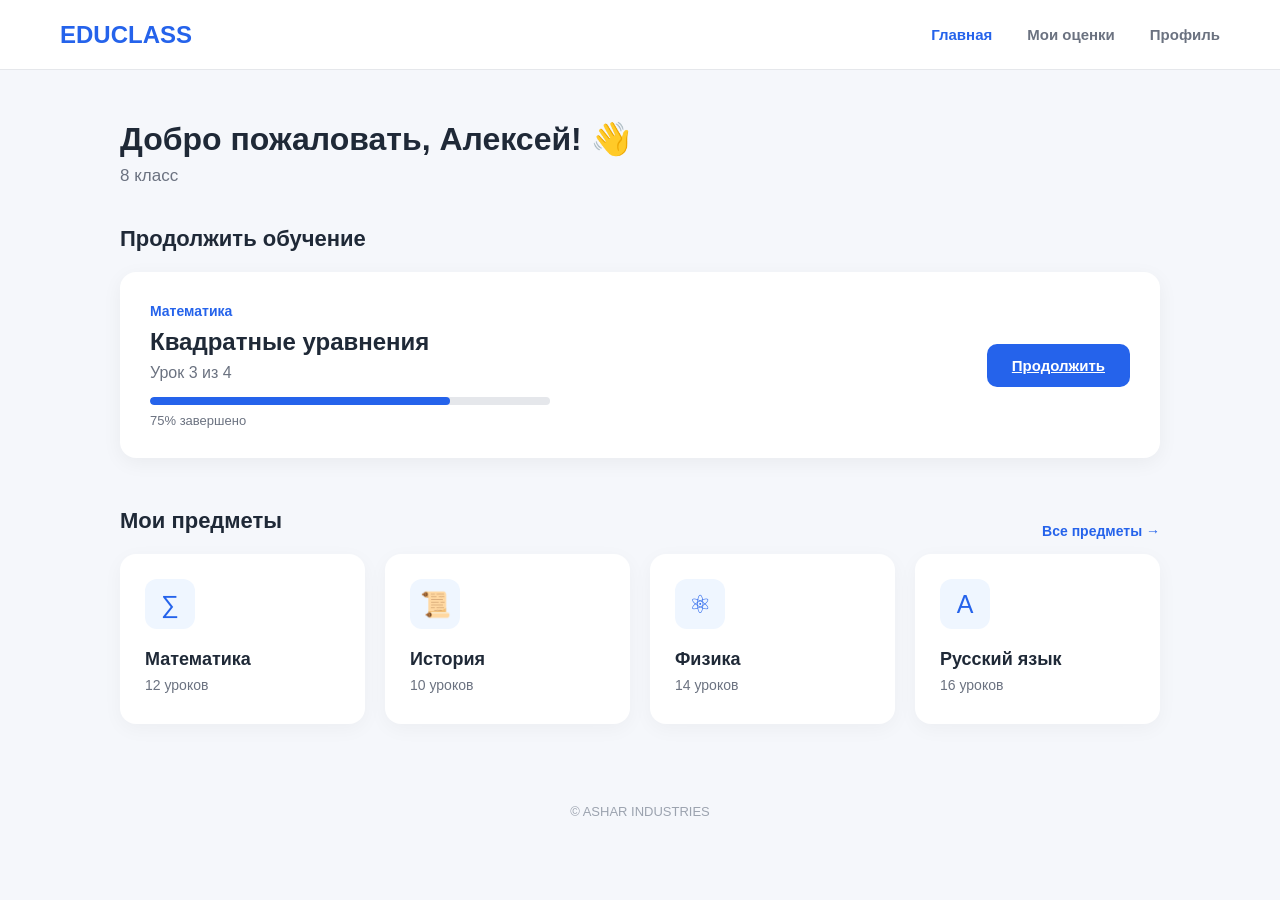
==== index.html @ 7702cdca "startpushheheheev2" ====
<!DOCTYPE html>
<html lang="ru">

<head>
    <meta charset="UTF-8">
    <meta name="viewport" content="width=device-width, initial-scale=1.0">

    <title>EDUCLASS — Главная</title>

    <link rel="stylesheet" href="style.css">
</head>

<body>

    <header class="header">

        <div class="logo">
            EDUCLASS
        </div>

        <nav class="navigation">
            <a href="index.html" class="active">Главная</a>
            <a href="grades.html">Мои оценки</a>
            <a href="profile.html">Профиль</a>
        </nav>

    </header>


    <main class="container">

        <section class="welcome">

            <h1>Добро пожаловать, Алексей! 👋</h1>

            <p>8 класс</p>

        </section>


        <section class="continue-section">

            <h2>Продолжить обучение</h2>

            <div class="continue-card">

                <div class="continue-info">

                    <span class="subject-label">
                        Математика
                    </span>

                    <h3>
                        Квадратные уравнения
                    </h3>

                    <p>
                        Урок 3 из 4
                    </p>

                    <div class="progress-container">

                        <div class="progress-bar"></div>

                    </div>

                    <span class="progress-text">
                        75% завершено
                    </span>

                </div>


                <a href="math.html" class="continue-button">
                    Продолжить
                </a>

            </div>

        </section>


        <section class="subjects-section">

            <div class="section-title">

                <h2>Мои предметы</h2>

                <a href="#">
                    Все предметы →
                </a>

            </div>


            <div class="subjects-grid">


                <a href="math.html" class="subject-card">

                    <div class="subject-icon">
                        ∑
                    </div>

                    <h3>
                        Математика
                    </h3>

                    <p>
                        12 уроков
                    </p>

                </a>


                <a href="history.html" class="subject-card">

                    <div class="subject-icon">
                        📜
                    </div>

                    <h3>
                        История
                    </h3>

                    <p>
                        10 уроков
                    </p>

                </a>


                <a href="physics.html" class="subject-card">

                    <div class="subject-icon">
                        ⚛
                    </div>

                    <h3>
                        Физика
                    </h3>

                    <p>
                        14 уроков
                    </p>

                </a>


                <a href="russian.html" class="subject-card">

                    <div class="subject-icon">
                        А
                    </div>

                    <h3>
                        Русский язык
                    </h3>

                    <p>
                        16 уроков
                    </p>

                </a>


            </div>

        </section>

    </main>


    <footer class="footer">

        <p>
            © ASHAR INDUSTRIES
        </p>

    </footer>

</body>

</html>
---- style.css ----
* {
    margin: 0;
    padding: 0;
    box-sizing: border-box;
}


body {
    font-family: Arial, sans-serif;
    background-color: #f5f7fb;
    color: #1f2937;
}


/* =========================
   HEADER
   ========================= */

.header {
    height: 70px;
    background-color: white;

    display: flex;
    align-items: center;
    justify-content: space-between;

    padding: 0 60px;

    border-bottom: 1px solid #e5e7eb;
}


.logo {
    font-size: 24px;
    font-weight: 800;
    color: #2563eb;
}


.navigation {
    display: flex;
    gap: 35px;
}


.navigation a {
    text-decoration: none;
    color: #6b7280;

    font-size: 15px;
    font-weight: 600;

    transition: 0.2s;
}


.navigation a:hover {
    color: #2563eb;
}


.navigation a.active {
    color: #2563eb;
}


/* =========================
   MAIN CONTAINER
   ========================= */

.container {
    max-width: 1100px;

    margin: 0 auto;

    padding: 50px 30px;
}


/* =========================
   WELCOME
   ========================= */

.welcome {
    margin-bottom: 40px;
}


.welcome h1 {
    font-size: 32px;
    margin-bottom: 8px;
}


.welcome p {
    color: #6b7280;
    font-size: 17px;
}


/* =========================
   CONTINUE LEARNING
   ========================= */

.continue-section {
    margin-bottom: 50px;
}


.continue-section h2,
.subjects-section h2 {
    font-size: 22px;
    margin-bottom: 20px;
}


.continue-card {
    background-color: white;

    border-radius: 16px;

    padding: 30px;

    display: flex;
    align-items: center;
    justify-content: space-between;

    box-shadow: 0 5px 20px rgba(0, 0, 0, 0.05);
}


.subject-label {
    color: #2563eb;
    font-size: 14px;
    font-weight: 700;
}


.continue-info h3 {
    font-size: 24px;
    margin: 8px 0;
}


.continue-info p {
    color: #6b7280;
    margin-bottom: 15px;
}


/* =========================
   PROGRESS BAR
   ========================= */

.progress-container {
    width: 400px;
    height: 8px;

    background-color: #e5e7eb;

    border-radius: 10px;

    overflow: hidden;
}


.progress-bar {
    width: 75%;
    height: 100%;

    background-color: #2563eb;

    border-radius: 10px;
}


.progress-text {
    display: block;

    margin-top: 8px;

    font-size: 13px;
    color: #6b7280;
}


/* =========================
   BUTTON
   ========================= */

.continue-button {
    border: none;

    background-color: #2563eb;
    color: white;

    padding: 13px 25px;

    border-radius: 10px;

    font-size: 15px;
    font-weight: 600;

    cursor: pointer;

    transition: 0.2s;
}


.continue-button:hover {
    background-color: #1d4ed8;
}


/* =========================
   SUBJECTS
   ========================= */

.section-title {
    display: flex;
    justify-content: space-between;
    align-items: center;
}


.section-title a {
    text-decoration: none;
    color: #2563eb;

    font-size: 14px;
    font-weight: 600;
}


.subjects-grid {
    display: grid;

    grid-template-columns: repeat(4, 1fr);

    gap: 20px;
}


.subject-card {
    text-decoration: none;
    color: #1f2937;

    background-color: white;

    padding: 25px;

    border-radius: 16px;

    min-height: 170px;

    box-shadow: 0 5px 20px rgba(0, 0, 0, 0.04);

    transition: 0.2s;
}


.subject-card:hover {
    transform: translateY(-5px);

    box-shadow: 0 10px 25px rgba(0, 0, 0, 0.08);
}


.subject-icon {
    width: 50px;
    height: 50px;

    display: flex;
    align-items: center;
    justify-content: center;

    border-radius: 12px;

    background-color: #eff6ff;

    color: #2563eb;

    font-size: 25px;

    margin-bottom: 20px;
}


.subject-card h3 {
    font-size: 18px;
    margin-bottom: 7px;
}


.subject-card p {
    color: #6b7280;
    font-size: 14px;
}


/* =========================
   FOOTER
   ========================= */

.footer {
    text-align: center;

    padding: 30px;

    color: #9ca3af;

    font-size: 13px;
}


/* =========================
   ADAPTATION FOR SMALL SCREENS
   ========================= */

@media (max-width: 800px) {

    .header {
        padding: 0 25px;
    }


    .navigation {
        gap: 15px;
    }


    .continue-card {
        flex-direction: column;
        align-items: flex-start;
        gap: 25px;
    }


    .progress-container {
        width: 100%;
    }


    .subjects-grid {
        grid-template-columns: repeat(2, 1fr);
    }

}


@media (max-width: 500px) {

    .header {
        height: auto;

        padding: 20px;

        flex-direction: column;
        gap: 15px;
    }


    .container {
        padding: 35px 20px;
    }


    .welcome h1 {
        font-size: 26px;
    }


    .subjects-grid {
        grid-template-columns: 1fr;
    }

}
/* =========================
   COURSE PAGE
   ========================= */

.course-header {
    margin-bottom: 40px;
}


.course-header h1 {
    font-size: 36px;
    margin: 8px 0;
}


.course-header p {
    color: #6b7280;
    font-size: 16px;
}


.course-progress {
    background-color: white;

    padding: 25px;

    border-radius: 16px;

    margin-bottom: 40px;

    box-shadow: 0 5px 20px rgba(0, 0, 0, 0.04);
}


.course-progress .section-title span {
    color: #2563eb;
    font-weight: 700;
}


/* =========================
   LESSONS
   ========================= */

.lessons-section h2 {
    font-size: 22px;
    margin-bottom: 20px;
}


.lessons-list {
    display: flex;
    flex-direction: column;
    gap: 15px;
}


.lesson-card {
    background-color: white;

    border-radius: 14px;

    padding: 20px;

    display: flex;
    align-items: center;

    gap: 20px;

    box-shadow: 0 5px 20px rgba(0, 0, 0, 0.04);
}


.lesson-number {
    width: 45px;
    height: 45px;

    flex-shrink: 0;

    display: flex;
    align-items: center;
    justify-content: center;

    background-color: #eff6ff;

    color: #2563eb;

    border-radius: 50%;

    font-weight: 700;
}


.lesson-info {
    flex: 1;
}


.lesson-info h3 {
    font-size: 17px;
    margin-bottom: 5px;
}


.lesson-info p {
    color: #6b7280;
    font-size: 14px;
}


.lesson-status {
    color: #6b7280;
    font-size: 14px;
    white-space: nowrap;
}


.lesson-card.completed .lesson-number {
    background-color: #dcfce7;
    color: #16a34a;
}


.lesson-card.completed .lesson-status {
    color: #16a34a;
}


.lesson-card.current {
    border: 2px solid #2563eb;
}


.lesson-button {
    text-decoration: none;

    background-color: #2563eb;

    color: white;

    padding: 10px 18px;

    border-radius: 8px;

    font-size: 14px;

    font-weight: 600;

    transition: 0.2s;
}


.lesson-button:hover {
    background-color: #1d4ed8;
}


/* =========================
   DIFFERENT PROGRESS BARS
   ========================= */

.history-progress {
    width: 40%;
}


.physics-progress {
    width: 25%;
}


.russian-progress {
    width: 60%;
}


/* =========================
   PROFILE
   ========================= */

.profile-header {
    display: flex;

    align-items: center;

    gap: 20px;

    margin-bottom: 40px;
}


.profile-avatar {
    width: 80px;
    height: 80px;

    border-radius: 50%;

    background-color: #2563eb;

    color: white;

    display: flex;

    align-items: center;

    justify-content: center;

    font-size: 32px;

    font-weight: 700;
}


.profile-header h1 {
    font-size: 30px;

    margin-bottom: 5px;
}


.profile-header p {
    color: #6b7280;
}


.profile-grid {
    display: grid;

    grid-template-columns: 1fr 1fr;

    gap: 25px;
}


.profile-card {
    background-color: white;

    padding: 30px;

    border-radius: 16px;

    box-shadow: 0 5px 20px rgba(0, 0, 0, 0.04);
}


.profile-card h2 {
    font-size: 20px;

    margin-bottom: 25px;
}


.profile-info {
    display: flex;

    flex-direction: column;

    gap: 18px;
}


.info-row {
    display: flex;

    justify-content: space-between;

    gap: 20px;

    padding-bottom: 15px;

    border-bottom: 1px solid #e5e7eb;
}


.info-row span {
    color: #6b7280;
}


.info-row strong {
    text-align: right;
}


.statistics {
    display: grid;

    grid-template-columns: repeat(3, 1fr);

    gap: 15px;
}


.stat-item {
    background-color: #f5f7fb;

    padding: 20px;

    border-radius: 12px;

    text-align: center;
}


.stat-item strong {
    display: block;

    font-size: 26px;

    color: #2563eb;

    margin-bottom: 8px;
}


.stat-item span {
    color: #6b7280;

    font-size: 13px;
}


/* =========================
   GRADES
   ========================= */

.grades-header {
    margin-bottom: 40px;
}


.grades-header h1 {
    font-size: 32px;

    margin-bottom: 8px;
}


.grades-header p {
    color: #6b7280;
}


.grades-section {
    margin-bottom: 45px;
}


.grades-section h2,
.recent-results h2 {
    font-size: 22px;

    margin-bottom: 20px;
}


.grades-table {
    background-color: white;

    border-radius: 16px;

    overflow: hidden;

    box-shadow: 0 5px 20px rgba(0, 0, 0, 0.04);
}


.grade-row {
    display: grid;

    grid-template-columns: 1.5fr 1fr 1fr;

    padding: 18px 25px;

    border-bottom: 1px solid #e5e7eb;
}


.grade-row:last-child {
    border-bottom: none;
}


.grade-row strong {
    color: #2563eb;
}


.grade-header {
    background-color: #f5f7fb;

    color: #6b7280;

    font-size: 14px;

    font-weight: 600;
}


.result-card {
    background-color: white;

    padding: 20px 25px;

    border-radius: 14px;

    margin-bottom: 12px;

    display: flex;

    align-items: center;

    justify-content: space-between;

    box-shadow: 0 5px 20px rgba(0, 0, 0, 0.04);
}


.result-card h3 {
    font-size: 16px;

    margin-bottom: 5px;
}


.result-card p {
    color: #6b7280;

    font-size: 14px;
}


.result-card > strong {
    color: #2563eb;

    font-size: 18px;
}


/* =========================
   NEW MOBILE ADAPTATION
   ========================= */

@media (max-width: 800px) {

    .profile-grid {
        grid-template-columns: 1fr;
    }


    .statistics {
        grid-template-columns: 1fr;
    }


    .lesson-card {
        align-items: flex-start;

        flex-wrap: wrap;
    }


    .lesson-info {
        min-width: 200px;
    }


    .lesson-button {
        margin-left: 65px;
    }


    .grade-row {
        grid-template-columns: 1fr 1fr;
        gap: 10px;
    }


    .grade-header {
        display: none;
    }

}


@media (max-width: 500px) {

    .course-header h1 {
        font-size: 28px;
    }


    .profile-header {
        align-items: flex-start;
    }


    .profile-avatar {
        width: 65px;
        height: 65px;

        font-size: 25px;
    }


    .profile-header h1 {
        font-size: 24px;
    }


    .info-row {
        flex-direction: column;

        gap: 5px;
    }


    .info-row strong {
        text-align: left;
    }


    .lesson-card {
        flex-direction: column;
    }


    .lesson-button {
        margin-left: 0;
    }


    .grade-row {
        grid-template-columns: 1fr;
    }


    .result-card {
        gap: 15px;
    }

}
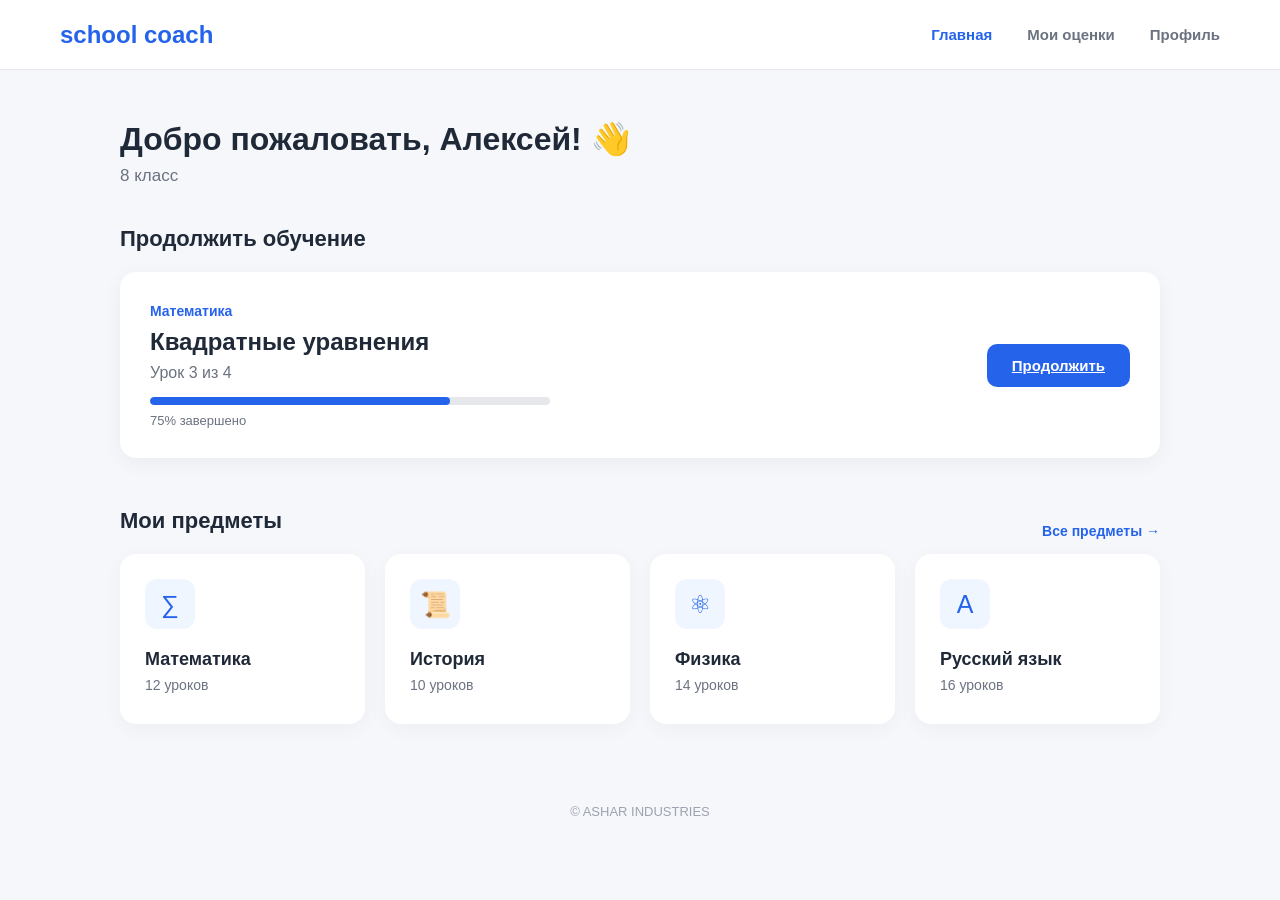
==== commit 11595898: "globalupdatev1" ====
--- a/index.html
+++ b/index.html
@@ -6,7 +6,7 @@
     <meta charset="UTF-8">
     <meta name="viewport" content="width=device-width, initial-scale=1.0">
 
-    <title>EDUCLASS — Главная</title>
+    <title>school coach — Главная</title>
 
     <link rel="stylesheet" href="style.css">
 </head>
@@ -16,7 +16,7 @@
     <header class="header">
 
         <div class="logo">
-            EDUCLASS
+            school coach
         </div>
 
         <nav class="navigation">
@@ -72,7 +72,7 @@
                 </div>
 
 
-                <a href="math.html" class="continue-button">
+                <a href="math-lesson.html" class="continue-button">
                     Продолжить
                 </a>
 
@@ -183,4 +183,3 @@
 </body>
 
 </html>
-
--- a/style.css
+++ b/style.css
@@ -376,6 +376,113 @@
     }
 
 }
+
+
+/* =========================
+   LESSON CONTENT
+   ========================= */
+
+.lesson-content {
+    display: flex;
+    flex-direction: column;
+    gap: 24px;
+}
+
+
+.lesson-panel {
+    background-color: white;
+    padding: 28px;
+    border-radius: 16px;
+    box-shadow: 0 5px 20px rgba(0, 0, 0, 0.04);
+}
+
+
+.lesson-panel h2 {
+    font-size: 22px;
+    margin-bottom: 16px;
+}
+
+
+.lesson-panel h3 {
+    font-size: 17px;
+    margin: 20px 0 8px;
+}
+
+
+.lesson-panel p,
+.lesson-panel li {
+    color: #4b5563;
+    line-height: 1.7;
+}
+
+
+.lesson-panel ul,
+.lesson-panel ol {
+    padding-left: 24px;
+}
+
+
+.lesson-formula {
+    margin: 18px 0;
+    padding: 16px 20px;
+    border-left: 4px solid #2563eb;
+    border-radius: 8px;
+    background-color: #eff6ff;
+    color: #1e40af;
+    font-size: 18px;
+    font-weight: 700;
+}
+
+
+.lesson-navigation {
+    display: flex;
+    flex-wrap: wrap;
+    gap: 12px;
+}
+
+
+.lesson-navigation-spaced {
+    margin-top: 22px;
+}
+
+
+.lesson-link {
+    display: inline-block;
+    padding: 12px 18px;
+    border-radius: 8px;
+    background-color: #2563eb;
+    color: white;
+    font-size: 14px;
+    font-weight: 600;
+    text-decoration: none;
+    transition: 0.2s;
+}
+
+
+.lesson-link:hover {
+    background-color: #1d4ed8;
+}
+
+
+.lesson-link.secondary {
+    background-color: white;
+    color: #2563eb;
+    border: 1px solid #bfdbfe;
+}
+
+
+.lesson-link.secondary:hover {
+    background-color: #eff6ff;
+}
+
+
+@media (max-width: 500px) {
+
+    .lesson-panel {
+        padding: 22px;
+    }
+
+}
 /* =========================
    COURSE PAGE
    ========================= */
@@ -918,4 +1025,3 @@
     }
 
 }
-
